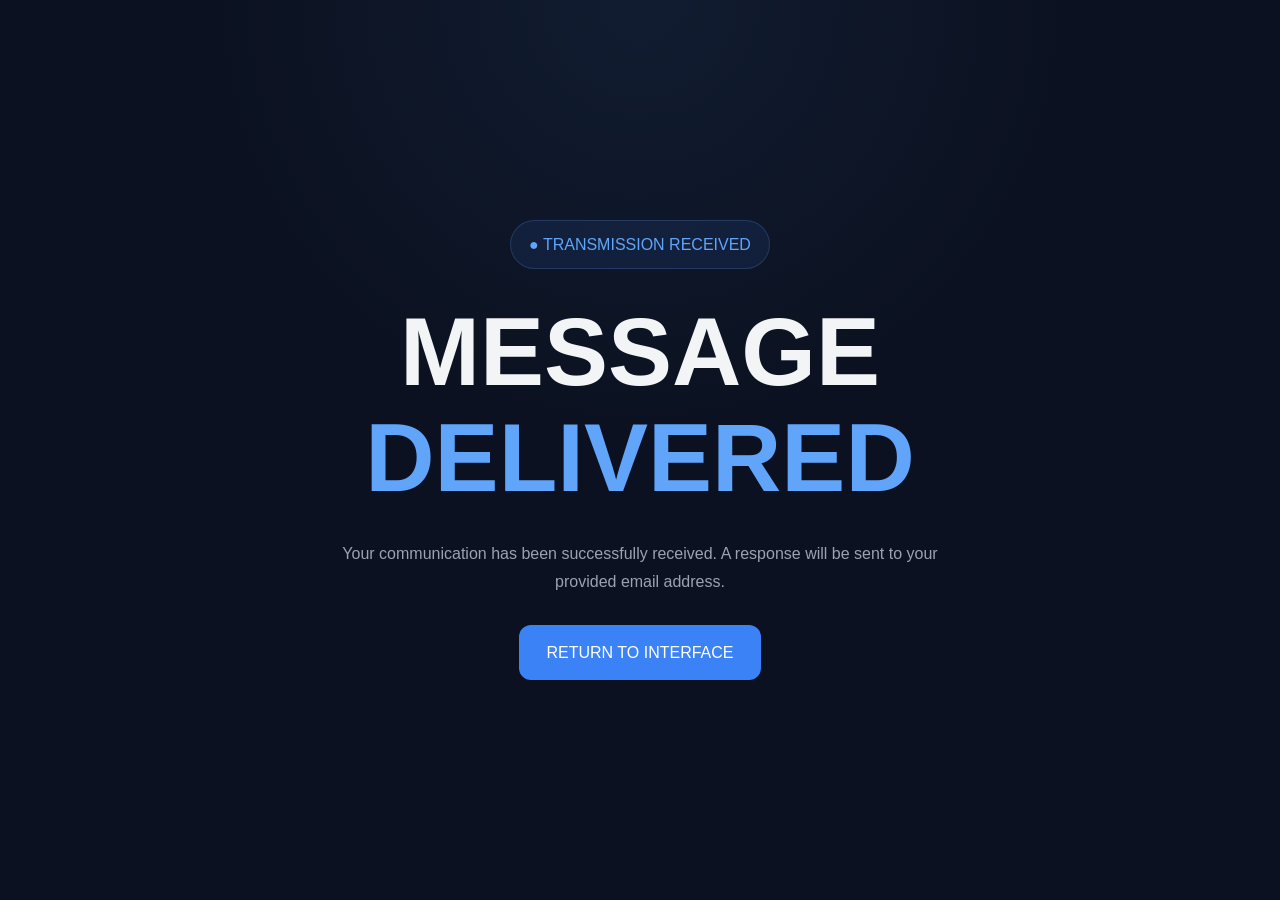
==== thank-you.html @ 1c977707 "\portfolio" ====
<!DOCTYPE html>
<html lang="en">

<head>

    <meta charset="UTF-8">
    <meta name="viewport" content="width=device-width, initial-scale=1.0">

    <title>Transmission Received</title>

    <link rel="stylesheet" href="style.css">

</head>

<body>

    <section class="hero">

        <div class="hero-content">

            <span class="status-badge">
                ● TRANSMISSION RECEIVED
            </span>

            <h1>
                MESSAGE <span>DELIVERED</span>
            </h1>

            <p>
                Your communication has been successfully received.
                A response will be sent to your provided email address.
            </p>

            <div class="hero-buttons">

                <a href="index.html" class="primary-btn">

                    RETURN TO INTERFACE

                </a>

            </div>

        </div>

    </section>

</body>

</html>
---- style.css ----
:root {
    --bg-primary: #0b1120;
    --bg-secondary: #111827;
    --card-bg: rgba(17, 24, 39, 0.8);

    --accent: #60a5fa;
    --accent-strong: #3b82f6;

    --text-primary: #f3f4f6;
    --text-secondary: #9ca3af;

    --border: rgba(96, 165, 250, 0.2);

    --shadow:
        0 0 30px rgba(59, 130, 246, 0.1);
}

* {
    margin: 0;
    padding: 0;
    box-sizing: border-box;
}

html {
    scroll-behavior: smooth;
}

body {
    background: var(--bg-primary);
    color: var(--text-primary);
    font-family: 'Inter', sans-serif;
    line-height: 1.7;
}

.container {
    width: min(1200px, 90%);
    margin: auto;
    padding: 100px 0;
}

.navbar {
    position: sticky;
    top: 0;
    z-index: 1000;

    display: flex;
    justify-content: space-between;
    align-items: center;

    padding: 20px 5%;

    backdrop-filter: blur(15px);

    background:
        rgba(11, 17, 32, 0.8);

    border-bottom:
        1px solid var(--border);
}

.logo {
    font-size: 1.4rem;
    font-weight: 800;
}

.logo span {
    color: var(--accent);
}

.nav-links {
    display: flex;
    gap: 30px;
}

.nav-links a {
    color: var(--text-secondary);
    text-decoration: none;
    transition: 0.3s;
}

.nav-links a:hover {
    color: var(--accent);
}

.hamburger {
    display: none;
    background: none;
    border: none;
    color: white;
    font-size: 1.5rem;
}

.hero {
    min-height: 100vh;

    display: flex;
    justify-content: center;
    align-items: center;

    text-align: center;

    padding: 0 5%;
}

.hero-content {
    max-width: 800px;
}

.status-badge {
    display: inline-block;

    padding: 10px 18px;

    border-radius: 999px;

    border:
        1px solid var(--border);

    background:
        rgba(59, 130, 246, 0.1);

    color: var(--accent);

    margin-bottom: 30px;
}

.hero h1 {
    font-size: clamp(3rem, 8vw, 6rem);
    line-height: 1.1;
}

.hero h1 span {
    color: var(--accent);
}

.hero h2 {
    margin-top: 20px;
    color: var(--text-secondary);
    font-size: 1.5rem;
}

.hero p {
    margin: 30px auto;
    max-width: 650px;
    color: var(--text-secondary);
}

.hero-buttons {
    display: flex;
    gap: 20px;
    justify-content: center;
}

.primary-btn,
.secondary-btn {
    padding: 14px 28px;

    border-radius: 12px;

    text-decoration: none;

    transition: 0.3s;
}

.primary-btn {
    background: var(--accent-strong);
    color: white;
}

.secondary-btn {
    border: 1px solid var(--border);
    color: white;
}

.primary-btn:hover,
.secondary-btn:hover {
    transform: translateY(-4px);
}

.section-title {
    display: flex;
    align-items: center;
    gap: 20px;

    margin-bottom: 50px;
}

.section-title span {
    color: var(--accent);
    font-weight: bold;
}

.section-title h2 {
    font-size: 2rem;
}

.about-grid {
    display: grid;
    grid-template-columns: 300px 1fr;
    gap: 50px;
    align-items: center;
}

.profile-image {
    width: 100%;
    border-radius: 20px;
    border: 1px solid var(--border);
}

.about-content p {
    margin-bottom: 20px;
    color: var(--text-secondary);
}

.social-icons {
    display: flex;
    gap: 20px;
    margin-top: 30px;
}

.social-icons a {
    color: var(--text-secondary);
    font-size: 1.3rem;
    transition: 0.3s;
}

.social-icons a:hover {
    color: var(--accent);
}

.focus-card,
.skill-card,
.project-card,
.cert-card,
.contact-card {
    background: var(--card-bg);

    border:
        1px solid var(--border);

    border-radius: 24px;

    padding: 30px;

    backdrop-filter: blur(15px);

    box-shadow: var(--shadow);
}

.focus-items,
.skill-tags {
    display: flex;
    flex-wrap: wrap;
    gap: 15px;
    margin-top: 20px;
}

.focus-items span,
.skill-tags span {
    padding: 10px 18px;

    border-radius: 999px;

    background:
        rgba(59, 130, 246, 0.1);

    color: var(--accent);
}

.skills-grid,
.projects-list,
.certificates {
    display: grid;
    grid-template-columns:
        repeat(auto-fit, minmax(300px, 1fr));

    gap: 30px;
}

.project-card img,
.cert-card img {
    width: 100%;
    border-radius: 16px;
    margin-bottom: 20px;
}

.project-links {
    display: flex;
    gap: 15px;
    margin-top: 20px;
}

.project-links a {
    text-decoration: none;
    color: white;

    padding: 10px 18px;

    border-radius: 10px;

    background:
        rgba(59, 130, 246, 0.2);
}

.contact-card form {
    display: flex;
    flex-direction: column;
    gap: 20px;
}

.contact-card input,
.contact-card textarea {
    padding: 16px;

    border-radius: 12px;

    border:
        1px solid var(--border);

    background:
        rgba(255, 255, 255, 0.03);

    color: white;
}

.contact-card button {
    padding: 16px;

    border: none;

    border-radius: 12px;

    background: var(--accent-strong);

    color: white;

    cursor: pointer;
}

footer {
    text-align: center;
    padding: 40px 20px;

    border-top:
        1px solid var(--border);

    color: var(--text-secondary);
}

.footer-status {
    margin-top: 10px;
    color: var(--accent);
}

#backToTop {
    position: fixed;

    bottom: 30px;
    right: 30px;

    width: 50px;
    height: 50px;

    border-radius: 50%;

    border: none;

    background: var(--accent-strong);

    color: white;

    cursor: pointer;

    display: none;
}

#progress-bar {
    position: fixed;
    top: 0;
    left: 0;

    width: 0%;
    height: 4px;

    background: var(--accent);

    z-index: 9999;
}

.fade-in {
    opacity: 0;
    transform: translateY(40px);
    transition: 1s ease;
}

.fade-in.show {
    opacity: 1;
    transform: translateY(0);
}

@media(max-width: 768px) {

    .hamburger {
        display: block;
    }

    .nav-links {
        position: absolute;

        top: 80px;
        left: 0;

        width: 100%;

        background: var(--bg-secondary);

        flex-direction: column;

        padding: 30px;

        display: none;
    }

    .nav-links.show {
        display: flex;
    }

    .about-grid {
        grid-template-columns: 1fr;
    }

    .hero-buttons {
        flex-direction: column;
    }

}

.metrics-section {
    display: grid;
    grid-template-columns: repeat(auto-fit, minmax(140px, 1fr));
    gap: 14px;
    margin: 50px 30px;

}

.metric-card {
    background: rgba(255, 255, 255, 0.03);
    border: 1px solid rgba(255, 255, 255, 0.06);
    border-radius: 16px;
    padding: 18px;
    text-align: center;
    backdrop-filter: blur(8px);
    transition: 0.3s ease;
}

.metric-card:hover {
    transform: translateY(-3px);
    border-color: rgba(96, 165, 250, 0.35);
}

.metric-card h2 {
    font-size: 1.4rem;
    color: #60a5fa;
    margin-bottom: 6px;
    font-weight: 700;
}

.metric-card p {
    color: #94a3b8;
    font-size: 0.7rem;
    letter-spacing: 1.5px;
}

.status-online {
    color: #4ade80 !important;
}

.cursor-glow {
    width: 250px;
    height: 250px;
    background: rgba(96, 165, 250, 0.15);
    border-radius: 50%;
    position: fixed;
    pointer-events: none;
    filter: blur(80px);
    transform: translate(-50%, -50%);
    z-index: 0;
    transition: transform 0.08s linear;
}

body {
    background:
        radial-gradient(circle at top, rgba(96, 165, 250, 0.08), transparent 40%),
        #0b1120;
}
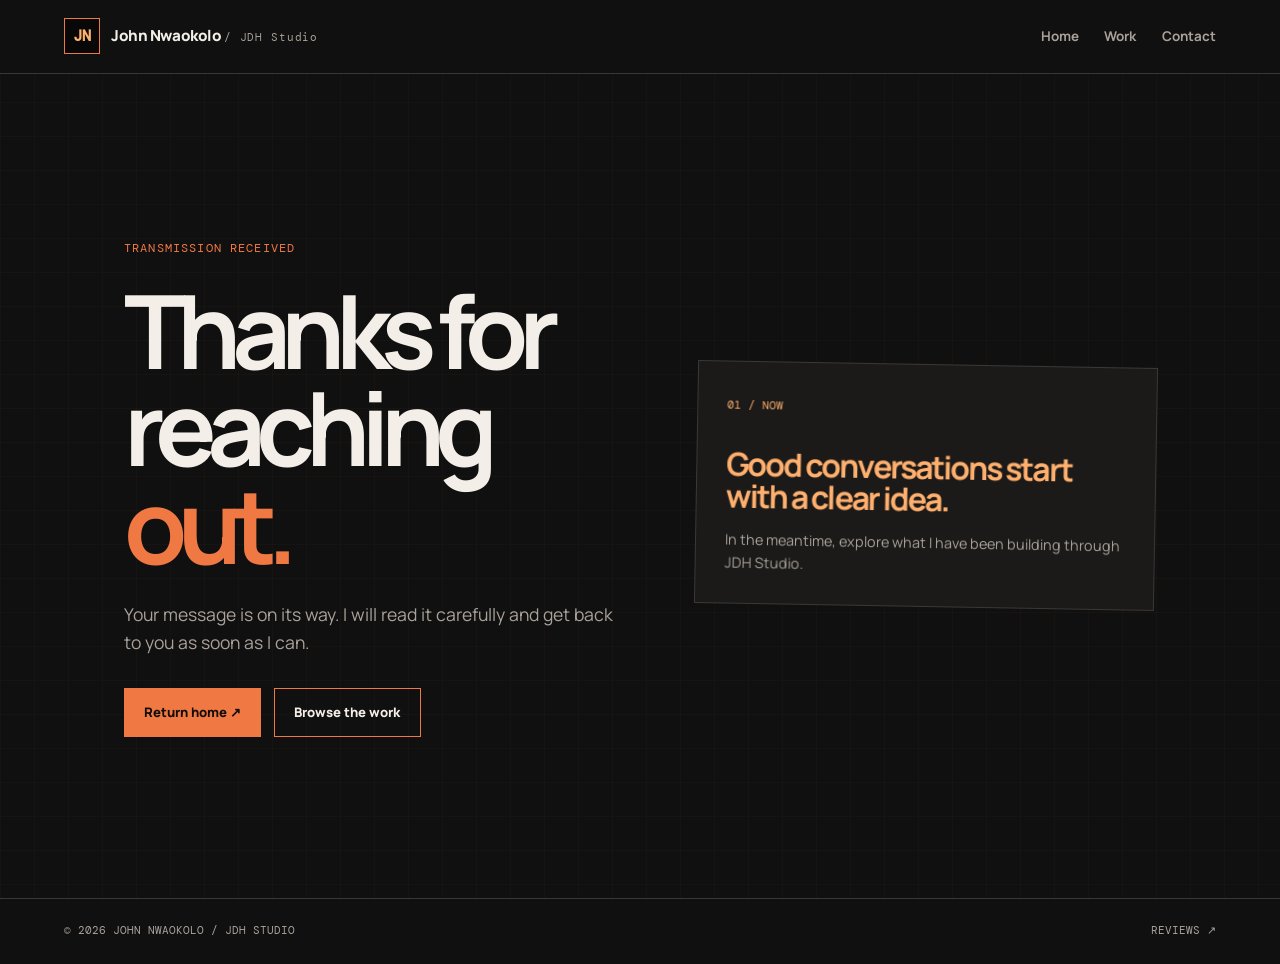
==== commit 01018b02: "first commit" ====
--- a/thank-you.html
+++ b/thank-you.html
@@ -1,50 +1,7 @@
-<!DOCTYPE html>
+<!doctype html>
 <html lang="en">
-
-<head>
-
-    <meta charset="UTF-8">
-    <meta name="viewport" content="width=device-width, initial-scale=1.0">
-
-    <title>Transmission Received</title>
-
-    <link rel="stylesheet" href="style.css">
-
-</head>
-
+<head><meta charset="UTF-8"><meta name="viewport" content="width=device-width, initial-scale=1"><title>Message received | John Nwaokolo</title><meta name="description" content="Your message has been received by John Nwaokolo."><link rel="icon" href="assets/icons/favicon.ico"><link rel="stylesheet" href="style.css"></head>
 <body>
-
-    <section class="hero">
-
-        <div class="hero-content">
-
-            <span class="status-badge">
-                ● TRANSMISSION RECEIVED
-            </span>
-
-            <h1>
-                MESSAGE <span>DELIVERED</span>
-            </h1>
-
-            <p>
-                Your communication has been successfully received.
-                A response will be sent to your provided email address.
-            </p>
-
-            <div class="hero-buttons">
-
-                <a href="index.html" class="primary-btn">
-
-                    RETURN TO INTERFACE
-
-                </a>
-
-            </div>
-
-        </div>
-
-    </section>
-
-</body>
-
-</html>+<header class="site-header"><a class="brand" href="index.html"><span class="brand-mark">JN</span><span>John Nwaokolo <small>/ JDH Studio</small></span></a><nav class="site-nav" aria-label="Main navigation"><a href="index.html">Home</a><a href="projects.html">Work</a><a href="contact.html">Contact</a></nav></header>
+<main><section class="container hero"><div><span class="eyebrow">Transmission received</span><h1>Thanks for reaching <em>out.</em></h1><p class="hero-copy">Your message is on its way. I will read it carefully and get back to you as soon as I can.</p><div class="hero-actions"><a class="button button-primary" href="index.html">Return home ↗</a><a class="button button-secondary" href="projects.html">Browse the work</a></div></div><aside class="hero-note"><h2>Good conversations start with a clear idea.</h2><p>In the meantime, explore what I have been building through JDH Studio.</p></aside></section></main>
+<footer class="site-footer"><p>© 2026 John Nwaokolo / JDH Studio</p><a href="reviews.html">Reviews ↗</a></footer></body></html>
--- a/style.css
+++ b/style.css
@@ -1,495 +1,234 @@
+@import url('https://fonts.googleapis.com/css2?family=DM+Mono:wght@400;500&family=Manrope:wght@400;500;600;700;800&display=swap');
+
 :root {
-    --bg-primary: #0b1120;
-    --bg-secondary: #111827;
-    --card-bg: rgba(17, 24, 39, 0.8);
+    --ink: #f3eee7;
+    --muted: #aaa29a;
+    --paper: #101010;
+    --surface: #1b1a19;
+    --line: #3a3734;
+    --lime: #ffb06e;
+    --forest: #080808;
+    --orange: #f07843;
+    --shadow: 0 18px 50px rgba(0, 0, 0, .3);
+}
 
-    --accent: #60a5fa;
-    --accent-strong: #3b82f6;
-
-    --text-primary: #f3f4f6;
-    --text-secondary: #9ca3af;
-
-    --border: rgba(96, 165, 250, 0.2);
-
-    --shadow:
-        0 0 30px rgba(59, 130, 246, 0.1);
-}
-
-* {
-    margin: 0;
-    padding: 0;
-    box-sizing: border-box;
-}
-
-html {
-    scroll-behavior: smooth;
-}
-
-body {
-    background: var(--bg-primary);
-    color: var(--text-primary);
-    font-family: 'Inter', sans-serif;
-    line-height: 1.7;
-}
-
-.container {
-    width: min(1200px, 90%);
-    margin: auto;
-    padding: 100px 0;
-}
-
-.navbar {
-    position: sticky;
-    top: 0;
-    z-index: 1000;
-
-    display: flex;
-    justify-content: space-between;
-    align-items: center;
-
-    padding: 20px 5%;
-
-    backdrop-filter: blur(15px);
-
-    background:
-        rgba(11, 17, 32, 0.8);
-
-    border-bottom:
-        1px solid var(--border);
-}
-
-.logo {
-    font-size: 1.4rem;
-    font-weight: 800;
-}
-
-.logo span {
-    color: var(--accent);
-}
-
-.nav-links {
-    display: flex;
-    gap: 30px;
-}
-
-.nav-links a {
-    color: var(--text-secondary);
-    text-decoration: none;
-    transition: 0.3s;
-}
-
-.nav-links a:hover {
-    color: var(--accent);
-}
-
-.hamburger {
-    display: none;
-    background: none;
-    border: none;
-    color: white;
-    font-size: 1.5rem;
-}
-
-.hero {
-    min-height: 100vh;
-
-    display: flex;
-    justify-content: center;
-    align-items: center;
-
-    text-align: center;
-
-    padding: 0 5%;
-}
-
-.hero-content {
-    max-width: 800px;
-}
-
-.status-badge {
-    display: inline-block;
-
-    padding: 10px 18px;
-
-    border-radius: 999px;
-
-    border:
-        1px solid var(--border);
-
-    background:
-        rgba(59, 130, 246, 0.1);
-
-    color: var(--accent);
-
-    margin-bottom: 30px;
-}
-
-.hero h1 {
-    font-size: clamp(3rem, 8vw, 6rem);
-    line-height: 1.1;
-}
-
-.hero h1 span {
-    color: var(--accent);
-}
-
-.hero h2 {
-    margin-top: 20px;
-    color: var(--text-secondary);
-    font-size: 1.5rem;
-}
-
-.hero p {
-    margin: 30px auto;
-    max-width: 650px;
-    color: var(--text-secondary);
-}
-
-.hero-buttons {
-    display: flex;
-    gap: 20px;
-    justify-content: center;
-}
-
-.primary-btn,
-.secondary-btn {
-    padding: 14px 28px;
-
-    border-radius: 12px;
-
-    text-decoration: none;
-
-    transition: 0.3s;
-}
-
-.primary-btn {
-    background: var(--accent-strong);
-    color: white;
-}
-
-.secondary-btn {
-    border: 1px solid var(--border);
-    color: white;
-}
-
-.primary-btn:hover,
-.secondary-btn:hover {
-    transform: translateY(-4px);
-}
-
-.section-title {
-    display: flex;
-    align-items: center;
-    gap: 20px;
-
-    margin-bottom: 50px;
-}
-
-.section-title span {
-    color: var(--accent);
-    font-weight: bold;
-}
-
-.section-title h2 {
-    font-size: 2rem;
-}
-
-.about-grid {
-    display: grid;
-    grid-template-columns: 300px 1fr;
-    gap: 50px;
-    align-items: center;
-}
-
-.profile-image {
-    width: 100%;
-    border-radius: 20px;
-    border: 1px solid var(--border);
-}
-
-.about-content p {
-    margin-bottom: 20px;
-    color: var(--text-secondary);
-}
-
-.social-icons {
-    display: flex;
-    gap: 20px;
-    margin-top: 30px;
-}
-
-.social-icons a {
-    color: var(--text-secondary);
-    font-size: 1.3rem;
-    transition: 0.3s;
-}
-
-.social-icons a:hover {
-    color: var(--accent);
-}
-
-.focus-card,
-.skill-card,
-.project-card,
-.cert-card,
-.contact-card {
-    background: var(--card-bg);
-
-    border:
-        1px solid var(--border);
-
-    border-radius: 24px;
-
-    padding: 30px;
-
-    backdrop-filter: blur(15px);
-
-    box-shadow: var(--shadow);
-}
-
-.focus-items,
-.skill-tags {
-    display: flex;
-    flex-wrap: wrap;
-    gap: 15px;
-    margin-top: 20px;
-}
-
-.focus-items span,
-.skill-tags span {
-    padding: 10px 18px;
-
-    border-radius: 999px;
-
-    background:
-        rgba(59, 130, 246, 0.1);
-
-    color: var(--accent);
-}
-
-.skills-grid,
-.projects-list,
-.certificates {
-    display: grid;
-    grid-template-columns:
-        repeat(auto-fit, minmax(300px, 1fr));
-
-    gap: 30px;
-}
-
-.project-card img,
-.cert-card img {
-    width: 100%;
-    border-radius: 16px;
-    margin-bottom: 20px;
-}
-
-.project-links {
-    display: flex;
-    gap: 15px;
-    margin-top: 20px;
-}
-
-.project-links a {
-    text-decoration: none;
-    color: white;
-
-    padding: 10px 18px;
-
-    border-radius: 10px;
-
-    background:
-        rgba(59, 130, 246, 0.2);
-}
-
-.contact-card form {
-    display: flex;
-    flex-direction: column;
-    gap: 20px;
-}
-
-.contact-card input,
-.contact-card textarea {
-    padding: 16px;
-
-    border-radius: 12px;
-
-    border:
-        1px solid var(--border);
-
-    background:
-        rgba(255, 255, 255, 0.03);
-
-    color: white;
-}
-
-.contact-card button {
-    padding: 16px;
-
-    border: none;
-
-    border-radius: 12px;
-
-    background: var(--accent-strong);
-
-    color: white;
-
-    cursor: pointer;
-}
-
-footer {
-    text-align: center;
-    padding: 40px 20px;
-
-    border-top:
-        1px solid var(--border);
-
-    color: var(--text-secondary);
-}
-
-.footer-status {
-    margin-top: 10px;
-    color: var(--accent);
-}
-
-#backToTop {
-    position: fixed;
-
-    bottom: 30px;
-    right: 30px;
-
-    width: 50px;
-    height: 50px;
-
-    border-radius: 50%;
-
-    border: none;
-
-    background: var(--accent-strong);
-
-    color: white;
-
-    cursor: pointer;
-
-    display: none;
-}
-
-#progress-bar {
-    position: fixed;
-    top: 0;
-    left: 0;
-
-    width: 0%;
-    height: 4px;
-
-    background: var(--accent);
-
-    z-index: 9999;
-}
-
-.fade-in {
-    opacity: 0;
-    transform: translateY(40px);
-    transition: 1s ease;
-}
-
-.fade-in.show {
-    opacity: 1;
-    transform: translateY(0);
-}
-
-@media(max-width: 768px) {
-
-    .hamburger {
-        display: block;
-    }
-
-    .nav-links {
-        position: absolute;
-
-        top: 80px;
-        left: 0;
-
-        width: 100%;
-
-        background: var(--bg-secondary);
-
-        flex-direction: column;
-
-        padding: 30px;
-
-        display: none;
-    }
-
-    .nav-links.show {
-        display: flex;
-    }
-
-    .about-grid {
-        grid-template-columns: 1fr;
-    }
-
-    .hero-buttons {
-        flex-direction: column;
-    }
-
-}
-
-.metrics-section {
-    display: grid;
-    grid-template-columns: repeat(auto-fit, minmax(140px, 1fr));
-    gap: 14px;
-    margin: 50px 30px;
-
-}
-
-.metric-card {
-    background: rgba(255, 255, 255, 0.03);
-    border: 1px solid rgba(255, 255, 255, 0.06);
-    border-radius: 16px;
-    padding: 18px;
-    text-align: center;
-    backdrop-filter: blur(8px);
-    transition: 0.3s ease;
-}
-
-.metric-card:hover {
-    transform: translateY(-3px);
-    border-color: rgba(96, 165, 250, 0.35);
-}
-
-.metric-card h2 {
-    font-size: 1.4rem;
-    color: #60a5fa;
-    margin-bottom: 6px;
-    font-weight: 700;
-}
-
-.metric-card p {
-    color: #94a3b8;
-    font-size: 0.7rem;
-    letter-spacing: 1.5px;
-}
-
-.status-online {
-    color: #4ade80 !important;
-}
-
-.cursor-glow {
-    width: 250px;
-    height: 250px;
-    background: rgba(96, 165, 250, 0.15);
-    border-radius: 50%;
-    position: fixed;
-    pointer-events: none;
-    filter: blur(80px);
-    transform: translate(-50%, -50%);
-    z-index: 0;
-    transition: transform 0.08s linear;
-}
-
-body {
-    background:
-        radial-gradient(circle at top, rgba(96, 165, 250, 0.08), transparent 40%),
-        #0b1120;
-}+* { box-sizing: border-box; margin: 0; padding: 0; }
+html { scroll-behavior: smooth; }
+body { background: var(--paper); color: var(--ink); font-family: 'Manrope', sans-serif; line-height: 1.6; }
+body::before { background-image: linear-gradient(rgba(240, 120, 67, .035) 1px, transparent 1px), linear-gradient(90deg, rgba(240, 120, 67, .035) 1px, transparent 1px); background-size: 34px 34px; content: ''; inset: 0; pointer-events: none; position: fixed; z-index: -1; }
+a { color: inherit; }
+img { display: block; max-width: 100%; }
+.sr-only { height: 1px; margin: -1px; overflow: hidden; padding: 0; position: absolute; width: 1px; clip: rect(0, 0, 0, 0); white-space: nowrap; }
+.skip-link { background: var(--lime); left: 1rem; padding: .6rem 1rem; position: absolute; top: -4rem; z-index: 20; }
+.skip-link:focus { top: 1rem; }
+.site-header { align-items: center; background: rgba(16, 16, 16, .94); border-bottom: 1px solid var(--line); display: flex; justify-content: space-between; padding: 1.15rem 5vw; position: sticky; top: 0; z-index: 10; }
+.brand { align-items: center; display: inline-flex; font-size: .95rem; font-weight: 800; gap: .7rem; letter-spacing: -.03em; text-decoration: none; }
+.brand-mark { align-items: center; background: var(--forest); border: 1px solid var(--orange); color: var(--lime); display: inline-flex; font-family: 'DM Mono', monospace; height: 2.25rem; justify-content: center; width: 2.25rem; }
+.brand small { color: var(--muted); font-family: 'DM Mono', monospace; font-size: .67rem; font-weight: 400; letter-spacing: .08em; }
+.site-nav { align-items: center; display: flex; gap: 1.6rem; }
+.site-nav a { color: var(--muted); font-size: .84rem; font-weight: 700; text-decoration: none; }
+.site-nav a:hover, .site-nav a[aria-current='page'] { color: var(--ink); }
+.menu-toggle { background: transparent; border: 1px solid var(--line); color: var(--ink); display: none; font-size: 1.2rem; height: 2.6rem; width: 2.6rem; }
+.container { margin: 0 auto; max-width: 1160px; padding: 7rem 5vw; }
+.hero { align-items: center; display: grid; gap: 4rem; grid-template-columns: minmax(0, 1.05fr) minmax(280px, .95fr); min-height: calc(100vh - 76px); padding-bottom: 6rem; padding-top: 6rem; }
+.eyebrow { color: var(--orange); font-family: 'DM Mono', monospace; font-size: .72rem; letter-spacing: .1em; text-transform: uppercase; }
+.hero h1 { font-size: clamp(3.3rem, 8vw, 7rem); letter-spacing: -.09em; line-height: .95; margin: 1.4rem 0 1.6rem; max-width: 790px; }
+.hero h1 em { color: var(--orange); font-style: normal; }
+.hero-visual { display: grid; gap: 1.2rem; }
+.hero-portrait { aspect-ratio: 4 / 5; border: 1px solid var(--line); filter: grayscale(.15) contrast(1.05); object-fit: cover; width: 100%; }
+.hero-copy { color: var(--muted); font-size: 1.1rem; max-width: 590px; }
+.hero-actions { display: flex; flex-wrap: wrap; gap: .8rem; margin-top: 2rem; }
+.button { align-items: center; border: 1px solid var(--orange); display: inline-flex; font-size: .82rem; font-weight: 800; gap: .6rem; justify-content: center; min-height: 3.1rem; padding: .8rem 1.2rem; text-decoration: none; transition: transform .2s ease, box-shadow .2s ease; }
+.button:hover { box-shadow: 5px 5px 0 var(--orange); transform: translate(-2px, -2px); }
+.button-primary { background: var(--orange); border-color: var(--orange); color: #120d09; }
+.button-secondary { background: transparent; color: var(--ink); }
+.hero-note { background: var(--surface); border: 1px solid var(--line); color: var(--ink); padding: 1.8rem; transform: rotate(1deg); }
+.hero-note::before { color: var(--lime); content: '01 / NOW'; font-family: 'DM Mono', monospace; font-size: .7rem; }
+.hero-note h2 { color: var(--lime); font-size: 2rem; letter-spacing: -.06em; line-height: 1; margin: 2rem 0 1rem; }
+.hero-note p { color: var(--muted); font-size: .9rem; }
+.hero-note .mono { border-top: 1px solid var(--line); color: var(--muted); font-family: 'DM Mono', monospace; font-size: .7rem; margin-top: 2rem; padding-top: 1rem; }
+.section-intro { align-items: end; display: flex; justify-content: space-between; margin-bottom: 2.5rem; }
+.section-intro h2, .page-heading h1 { font-size: clamp(2.3rem, 5vw, 4.4rem); letter-spacing: -.08em; line-height: 1; margin-top: .6rem; }
+.section-intro p { color: var(--muted); max-width: 400px; }
+.rule { border: 0; border-top: 1px solid var(--line); margin: 0; }
+.about-preview { display: grid; gap: 3rem; grid-template-columns: .8fr 1.2fr; }
+.portrait { aspect-ratio: 1 / 1; filter: saturate(.8); object-fit: cover; width: 100%; }
+.about-preview h3 { font-size: 1.6rem; letter-spacing: -.05em; margin-bottom: 1rem; }
+.about-preview p, .prose p { color: var(--muted); margin-bottom: 1rem; }
+.inline-link { color: var(--orange); font-weight: 800; text-decoration-thickness: 2px; text-underline-offset: 4px; }
+.stats { border-bottom: 1px solid var(--line); border-top: 1px solid var(--line); display: grid; grid-template-columns: repeat(3, 1fr); margin-top: 3rem; }
+.stat { border-right: 1px solid var(--line); padding: 1.2rem 1rem 1.2rem 0; }
+.stat:last-child { border-right: 0; padding-left: 1rem; }
+.stat strong { display: block; font-size: 1.5rem; letter-spacing: -.06em; }
+.stat span { color: var(--muted); font-family: 'DM Mono', monospace; font-size: .66rem; text-transform: uppercase; }
+.project-grid, .review-grid, .cert-grid { display: grid; gap: 1.25rem; grid-template-columns: repeat(2, minmax(0, 1fr)); }
+.project-card, .review-card, .cert-card { background: var(--surface); border: 1px solid var(--line); box-shadow: var(--shadow); }
+.project-card { display: flex; flex-direction: column; }
+.project-image { aspect-ratio: 16 / 9; object-fit: cover; width: 100%; }
+.project-body { display: flex; flex: 1; flex-direction: column; padding: 1.5rem; }
+.project-meta { color: var(--orange); font-family: 'DM Mono', monospace; font-size: .68rem; text-transform: uppercase; }
+.project-body h3 { font-size: 1.65rem; letter-spacing: -.06em; margin: .5rem 0; }
+.project-body p { color: var(--muted); font-size: .9rem; }
+.tags { display: flex; flex-wrap: wrap; gap: .45rem; margin: 1.1rem 0; }
+.tags span { border: 1px solid var(--line); color: var(--lime); font-family: 'DM Mono', monospace; font-size: .65rem; padding: .35rem .55rem; }
+.project-links { display: flex; gap: 1rem; margin-top: auto; padding-top: 1rem; }
+.project-links a { color: var(--orange); font-size: .78rem; font-weight: 800; text-underline-offset: 4px; }
+.project-card.featured { grid-column: span 2; }
+.project-card.featured .project-image { aspect-ratio: 2.2 / 1; }
+.band { background: #070707; color: var(--ink); }
+.band .section-intro p, .band .eyebrow { color: var(--muted); }
+.band .section-intro h2 { color: var(--lime); }
+.capability-grid { display: grid; gap: 1.5rem; grid-template-columns: repeat(4, 1fr); }
+.capability { border-left: 1px solid rgba(255,255,255,.24); min-width: 0; padding: 1rem 1.5rem; }
+.capability:first-child { padding-left: 0; }
+.capability h3 { color: var(--lime); font-size: 1rem; margin-bottom: .5rem; }
+.capability p { color: var(--muted); font-size: .83rem; }
+.review-card { padding: 1.5rem; }
+.review-card blockquote { font-size: 1.05rem; letter-spacing: -.02em; }
+.review-card cite { color: var(--muted); display: block; font-family: 'DM Mono', monospace; font-size: .7rem; font-style: normal; margin-top: 1.4rem; text-transform: uppercase; }
+.review-note { background: #d7b18f; color: #17110d; padding: 1.5rem; }
+.review-note h3 { font-size: 1.7rem; letter-spacing: -.06em; line-height: 1.05; }
+.review-note p { color: #3d2a20; font-size: .85rem; margin-top: 1rem; }
+.review-note .inline-link { color: #7c2f19; }
+.page-heading { max-width: 750px; padding-bottom: 3rem; padding-top: 7rem; }
+.page-heading p { color: var(--muted); font-size: 1.1rem; margin-top: 1.3rem; max-width: 620px; }
+.about-layout { display: grid; gap: 4rem; grid-template-columns: .75fr 1.25fr; }
+.about-layout .portrait { max-height: 520px; }
+.timeline { border-left: 1px solid var(--line); display: grid; gap: 2rem; padding-left: 1.5rem; }
+.timeline article { padding-bottom: .3rem; }
+.timeline article::before { background: var(--orange); content: ''; display: block; height: .6rem; margin-left: -1.8rem; position: absolute; width: .6rem; }
+.timeline article { position: relative; }
+.timeline h3 { font-size: 1.1rem; letter-spacing: -.03em; }
+.timeline span { color: var(--orange); font-family: 'DM Mono', monospace; font-size: .68rem; }
+.cert-grid { grid-template-columns: repeat(3, minmax(0, 1fr)); }
+.cert-card { overflow: hidden; }
+.cert-card img { background: #f7f4ee; height: 340px; object-fit: contain; padding: .75rem; width: 100%; }
+.cert-card div { padding: 1rem; }
+.cert-card h3 { font-size: .95rem; line-height: 1.25; }
+.cert-card p { color: var(--muted); font-size: .76rem; margin-top: .35rem; }
+.contact-layout { display: grid; gap: 4rem; grid-template-columns: .8fr 1.2fr; }
+.contact-details h2 { font-size: 2.4rem; letter-spacing: -.07em; line-height: 1; margin: 1rem 0; }
+.contact-details p { color: var(--muted); }
+.contact-list { display: grid; gap: .8rem; margin-top: 2rem; }
+.contact-list a { font-family: 'DM Mono', monospace; font-size: .75rem; text-underline-offset: 4px; }
+.contact-form { background: var(--surface); border: 1px solid var(--line); padding: 1.5rem; }
+.contact-form label { display: grid; color: var(--muted); font-family: 'DM Mono', monospace; font-size: .68rem; gap: .4rem; margin-bottom: 1rem; text-transform: uppercase; }
+.contact-form input, .contact-form textarea { background: var(--paper); border: 1px solid var(--line); color: var(--ink); font: inherit; padding: .85rem; width: 100%; }
+.contact-form textarea { min-height: 150px; resize: vertical; }
+.contact-form input:focus, .contact-form textarea:focus { border-color: var(--forest); outline: 3px solid rgba(196, 227, 107, .65); }
+.feedback-form { background: var(--surface); border: 1px solid var(--line); padding: 1.5rem; }
+.feedback-form label { display: grid; color: var(--muted); font-family: 'DM Mono', monospace; font-size: .68rem; gap: .4rem; margin-bottom: 1rem; text-transform: uppercase; }
+.feedback-form input, .feedback-form textarea { background: var(--paper); border: 1px solid var(--line); color: var(--ink); font: inherit; padding: .85rem; width: 100%; }
+.feedback-form textarea { min-height: 145px; resize: vertical; }
+.feedback-form input:focus, .feedback-form textarea:focus { border-color: var(--forest); outline: 3px solid rgba(184, 201, 154, .7); }
+.feedback-form small { color: var(--muted); display: block; font-size: .75rem; margin: -0.4rem 0 1rem; }
+.guide-shell { display: grid; gap: 1.5rem; grid-template-columns: .75fr 1.25fr; }
+.guide-topics { display: grid; gap: .6rem; align-content: start; }
+.guide-topic { background: transparent; border: 1px solid var(--line); color: var(--forest); cursor: pointer; font: inherit; font-size: .8rem; font-weight: 800; padding: .9rem 1rem; text-align: left; }
+.guide-topic:hover, .guide-topic.active { background: var(--forest); color: var(--lime); }
+.guide-chat { background: var(--forest); color: #e9ebe4; min-height: 430px; padding: 1.5rem; }
+.guide-chat-head { border-bottom: 1px solid rgba(233, 235, 228, .2); display: flex; justify-content: space-between; padding-bottom: 1rem; }
+.guide-chat-head span { color: var(--lime); font-family: 'DM Mono', monospace; font-size: .68rem; }
+.guide-messages { display: grid; gap: 1rem; padding: 1.5rem 0; }
+.guide-message { font-size: .9rem; max-width: 85%; padding: .85rem 1rem; }
+.guide-message.assistant { background: rgba(233, 235, 228, .12); }
+.guide-message.user { background: var(--lime); color: var(--ink); justify-self: end; }
+.guide-form { display: flex; gap: .6rem; margin-top: auto; }
+.guide-form input { background: rgba(233, 235, 228, .1); border: 1px solid rgba(233, 235, 228, .3); color: #e9ebe4; flex: 1; font: inherit; min-width: 0; padding: .8rem; }
+.guide-form input::placeholder { color: #bec8c0; }
+.guide-form button { background: var(--lime); border: 0; color: var(--ink); cursor: pointer; font-weight: 800; padding: .8rem 1rem; }
+.site-assistant { bottom: 1.25rem; position: fixed; right: 1.25rem; z-index: 15; }
+.assistant-toggle { align-items: center; background: var(--orange); border: 1px solid var(--orange); box-shadow: 0 10px 28px rgba(0, 0, 0, .35); color: #160d08; cursor: pointer; display: inline-flex; font: inherit; font-size: .78rem; font-weight: 800; gap: .55rem; padding: .85rem 1rem; }
+.assistant-toggle-mark { font-size: 1.1rem; }
+.assistant-panel { background: var(--surface); border: 1px solid var(--line); bottom: 3.6rem; box-shadow: 0 18px 45px rgba(39, 51, 46, .18); display: grid; gap: 1rem; padding: 1.15rem; position: absolute; right: 0; width: min(360px, calc(100vw - 2rem)); }
+.assistant-panel[hidden] { display: none; }
+.assistant-header { align-items: start; border-bottom: 1px solid var(--line); display: flex; justify-content: space-between; padding-bottom: .8rem; }
+.assistant-kicker { color: var(--orange); font-family: 'DM Mono', monospace; font-size: .65rem; letter-spacing: .08em; text-transform: uppercase; }
+.assistant-header h2 { font-size: 1.35rem; letter-spacing: -.05em; margin-top: .2rem; }
+.assistant-close { background: transparent; border: 0; color: var(--muted); cursor: pointer; font-size: 1.4rem; line-height: 1; }
+.assistant-messages { display: grid; gap: .7rem; max-height: 220px; overflow-y: auto; }
+.assistant-message { font-size: .8rem; line-height: 1.5; margin: 0; padding: .7rem .8rem; }
+.assistant-message-bot { background: rgba(48, 72, 61, .09); }
+.assistant-message-user { background: var(--lime); justify-self: end; max-width: 85%; }
+.assistant-action { color: var(--orange); display: block; font-weight: 800; margin-top: .55rem; text-underline-offset: 3px; }
+.assistant-prompts { display: flex; flex-wrap: wrap; gap: .45rem; }
+.assistant-prompts button { background: transparent; border: 1px solid var(--line); color: var(--orange); cursor: pointer; font: inherit; font-size: .68rem; padding: .45rem .55rem; }
+.assistant-prompts button:hover { background: var(--orange); color: #160d08; }
+.assistant-form { display: flex; gap: .45rem; }
+.assistant-form input { background: var(--paper); border: 1px solid var(--line); color: var(--ink); flex: 1; font: inherit; font-size: .78rem; min-width: 0; padding: .65rem; }
+.assistant-form button { background: var(--forest); border: 0; color: var(--lime); cursor: pointer; font-size: 1rem; padding: .4rem .75rem; }
+.assistant-note { color: var(--muted); font-family: 'DM Mono', monospace; font-size: .6rem; margin: 0; }
+.resume-page { background: #f7f8f5; box-shadow: var(--shadow); color: #17221d; margin: 4rem auto; max-width: 940px; padding: 3.4rem 4rem; }
+.resume-loading { color: var(--muted); }
+.resume-header { border-bottom: 2px solid #17221d; padding-bottom: 1.2rem; }
+.resume-header h1 { font-size: 2.7rem; letter-spacing: -.07em; line-height: 1; }
+.resume-headline { color: #30483d; font-size: .95rem; font-weight: 700; margin-top: .45rem; }
+.resume-contact { color: var(--muted); display: flex; flex-wrap: wrap; font-family: 'DM Mono', monospace; font-size: .68rem; gap: .45rem 1rem; margin-top: .8rem; }
+.resume-contact a { text-underline-offset: 3px; }
+.resume-layout { display: grid; gap: 2rem; grid-template-columns: 1.45fr .75fr; margin-top: 1.8rem; }
+.resume-section { margin-bottom: 1.8rem; }
+.resume-section h2 { border-bottom: 1px solid #c9cec8; color: #30483d; font-family: 'DM Mono', monospace; font-size: .72rem; letter-spacing: .1em; margin-bottom: .9rem; padding-bottom: .35rem; text-transform: uppercase; }
+.resume-summary { color: var(--ink); font-size: .9rem; line-height: 1.65; }
+.resume-entry { margin-bottom: 1.25rem; }
+.resume-entry:last-child { margin-bottom: 0; }
+.resume-entry-heading { align-items: baseline; display: flex; gap: 1rem; justify-content: space-between; }
+.resume-entry h3 { font-size: .98rem; letter-spacing: -.02em; }
+.resume-period { color: var(--muted); font-family: 'DM Mono', monospace; font-size: .65rem; white-space: nowrap; }
+.resume-entry-company { color: var(--orange); font-size: .78rem; font-weight: 700; margin: .15rem 0 .35rem; }
+.resume-entry p, .resume-project p, .resume-education p { color: var(--muted); font-size: .78rem; line-height: 1.55; }
+.resume-skill-group { margin-bottom: .85rem; }
+.resume-skill-group h3 { font-size: .78rem; margin-bottom: .25rem; }
+.resume-skill-group p { color: var(--muted); font-size: .76rem; line-height: 1.55; }
+.resume-project { margin-bottom: 1rem; }
+.resume-project h3 { font-size: .88rem; }
+.resume-project h3 a { text-decoration-thickness: 1px; text-underline-offset: 3px; }
+.resume-project-meta { color: var(--orange); font-family: 'DM Mono', monospace; font-size: .62rem; text-transform: uppercase; }
+.resume-education h3 { font-size: .84rem; }
+.resume-cert-list { color: var(--muted); font-size: .76rem; line-height: 1.6; list-style: none; }
+.resume-cert-list li { margin-bottom: .4rem; }
+.resume-cert-list span { color: var(--orange); font-family: 'DM Mono', monospace; font-size: .62rem; }
+.site-footer { border-top: 1px solid var(--line); display: flex; justify-content: space-between; padding: 1.5rem 5vw; }
+.site-footer p, .site-footer a { color: var(--muted); font-family: 'DM Mono', monospace; font-size: .66rem; text-decoration: none; text-transform: uppercase; }
+.reveal { opacity: 0; transform: translateY(20px); transition: opacity .6s ease, transform .6s ease; }
+.reveal.visible { opacity: 1; transform: none; }
+@media (max-width: 760px) {
+    .site-header { padding: 1rem 5vw; }
+    .menu-toggle { display: block; }
+    .site-nav { background: var(--surface); border-bottom: 1px solid var(--line); display: none; flex-direction: column; gap: 1.2rem; left: 0; padding: 1.5rem 5vw; position: absolute; right: 0; top: 100%; }
+    .site-nav.open { display: flex; }
+    .hero, .about-layout, .about-preview, .contact-layout { grid-template-columns: 1fr; }
+    .hero { gap: 2.5rem; min-height: auto; padding-bottom: 5rem; padding-top: 5rem; }
+    .hero-visual { order: -1; }
+    .hero h1 { font-size: clamp(3rem, 16vw, 5rem); }
+    .hero-note { max-width: 340px; }
+    .guide-shell { grid-template-columns: 1fr; }
+    .section-intro { align-items: start; flex-direction: column; gap: 1rem; }
+    .project-grid, .review-grid, .cert-grid { grid-template-columns: 1fr; }
+    .project-card.featured { grid-column: auto; }
+    .project-card.featured .project-image { aspect-ratio: 16 / 9; }
+    .capability-grid { gap: 1rem; grid-template-columns: repeat(2, 1fr); }
+    .capability { padding: 1rem; }
+    .capability:nth-child(odd) { padding-left: 0; }
+    .stats { grid-template-columns: 1fr; }
+    .stat, .stat:last-child { border-bottom: 1px solid var(--line); border-right: 0; padding: 1rem 0; }
+    .stat:last-child { border-bottom: 0; }
+    .site-footer { align-items: start; flex-direction: column; gap: .7rem; }
+}
+@media (prefers-reduced-motion: reduce) { *, *::before, *::after { scroll-behavior: auto !important; transition-duration: .01ms !important; } .reveal { opacity: 1; transform: none; } }
+@media print { .site-assistant { display: none; } }
+@media (max-width: 760px) {
+    .resume-page { margin: 1.5rem 5vw; padding: 2rem 1.25rem; }
+    .resume-layout { grid-template-columns: 1fr; }
+    .resume-entry-heading { align-items: start; flex-direction: column; gap: .15rem; }
+    .resume-period { white-space: normal; }
+}
+@media print {
+    @page { margin: .55in; size: A4; }
+    body.resume-site { background: #fff; }
+    body.resume-site::before, .resume-controls { display: none; }
+    .resume-page { box-shadow: none; margin: 0; max-width: none; padding: 0; }
+    .resume-page, .resume-page * { color: #17221d !important; }
+    .resume-header { border-color: #17221d; }
+    .resume-section h2, .resume-project-meta, .resume-entry-company { color: #30483d !important; }
+    .resume-entry, .resume-project, .resume-education { break-inside: avoid; }
+}
